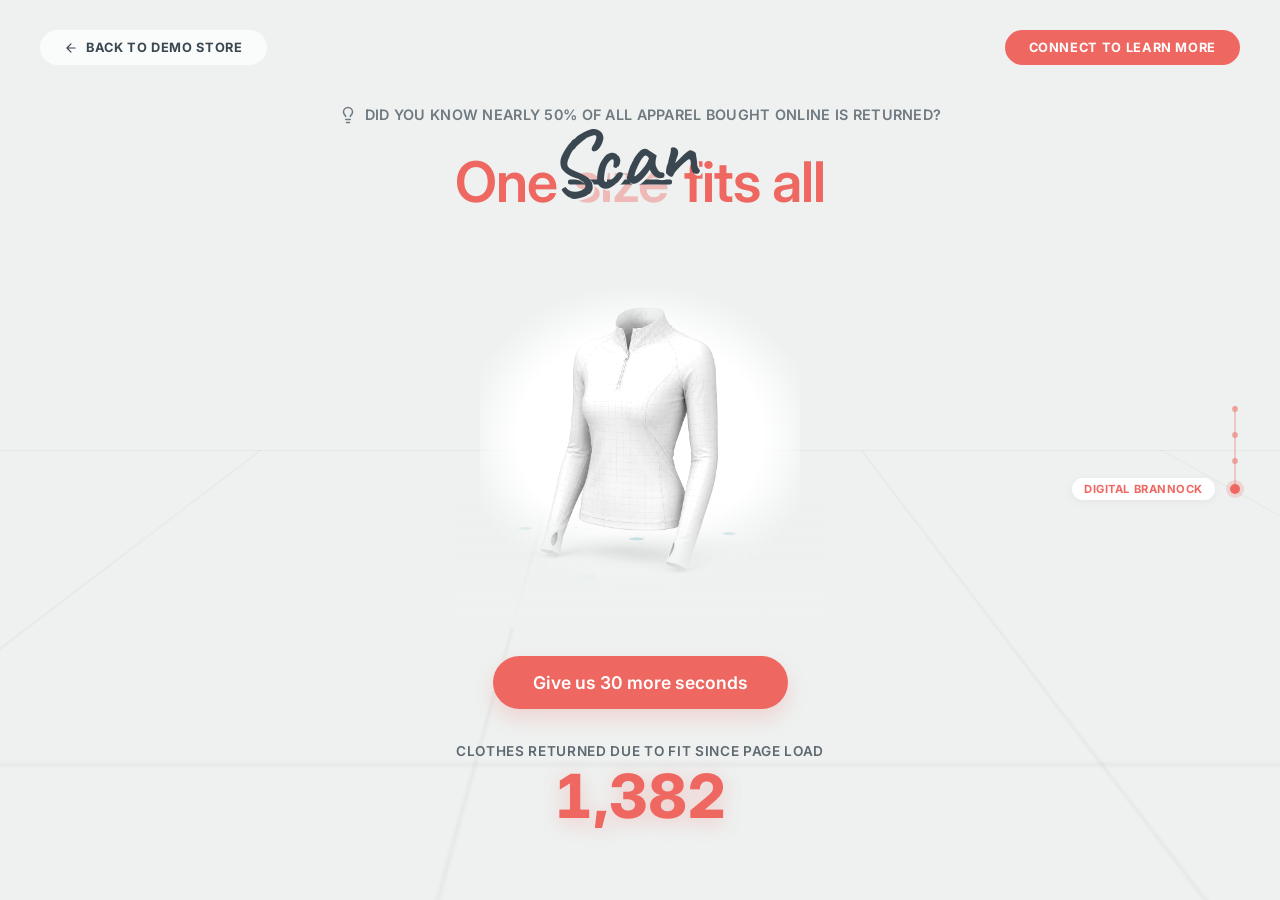
==== experience.html @ fc3cc22e "Initial commit: Volumental Fit landing page" ====
<!DOCTYPE html>
<html lang="en">
<head>
    <meta charset="UTF-8">
    <meta name="viewport" content="width=device-width, initial-scale=1.0">
    <title>Volumental Fit - Experience</title>
    <link rel="icon" type="image/png" href="logo.png">
    <link rel="preconnect" href="https://fonts.googleapis.com">
    <link rel="preconnect" href="https://fonts.gstatic.com" crossorigin>
    <link href="https://fonts.googleapis.com/css2?family=Inter:wght@400;500;600;700&family=Caveat:wght@700&display=swap" rel="stylesheet">
    <link rel="stylesheet" href="experience.css">
</head>
<body>
    <div class="exp-bg"></div>
    <div class="exp-grid"></div>

    <header class="exp-header">
        <a href="index.html" class="btn-pill btn-light">
            <svg width="14" height="14" viewBox="0 0 24 24" fill="none" stroke="currentColor" stroke-width="2" stroke-linecap="round" stroke-linejoin="round"><path d="M19 12H5M12 19l-7-7 7-7"/></svg>
            BACK TO DEMO STORE
        </a>
        <a href="#" class="btn-pill btn-coral">CONNECT TO LEARN MORE</a>
    </header>

    <main class="exp-main">
        <div class="quick-fact fade-in">
            <svg width="18" height="18" viewBox="0 0 24 24" fill="none" stroke="currentColor" stroke-width="2" stroke-linecap="round" stroke-linejoin="round"><path d="M9 18h6"></path><path d="M10 22h4"></path><path d="M15.09 14c.18-.98.65-1.74 1.41-2.5A4.65 4.65 0 0 0 18 8 6 6 0 0 0 6 8c0 1 .23 2.23 1.5 3.5A4.61 4.61 0 0 1 8.91 14"></path></svg>
            Did you know nearly 50% of all apparel bought online is returned?
        </div>
        <h1 class="exp-hero">
            One 
            <span class="strike-container">
                <span class="strike-word">size</span>
                <span class="strike-line"></span>
                <span class="scan-word">Scan</span>
            </span> 
            fits all
        </h1>

        <div class="exp-3d-model">
            <img src="top.jpg" alt="Active Wear Top">
        </div>

        <div class="exp-cta-container">
            <button class="btn-primary-large" id="start-quiz-btn">Give us 30 more seconds</button>
            
            <div class="live-counter-container">
                <div class="counter-label">Clothes returned due to fit since page load</div>
                <div class="counter-value" id="live-return-counter">0</div>
            </div>

        </div>
    </main>


    <div class="progress-indicator">
        <div class="progress-line"></div>
        <div class="dot dot-1"></div>
        <div class="dot dot-2"></div>
        <div class="dot dot-3"></div>
        <div class="dot dot-4 active"></div>
        <div class="progress-label">DIGITAL BRANNOCK</div>
    </div>

    <!-- Quiz Modal -->
    <div class="modal-overlay" id="quiz-modal">
        <div class="modal-content">
            <button class="modal-close" id="close-modal">&times;</button>
            
            <div id="quiz-view">
                <h2>Help us find your fit</h2>
                
                <div class="quiz-step">
                    <h3>1. How comfortable are you getting a <span class="text-highlight">scan of your torso/top</span>?</h3>
                    <div class="likert-scale">
                        <label class="likert-option">
                            <input type="radio" name="comfort" value="1">
                            <div class="likert-circle size-lg"></div>
                            <span class="likert-label">Not comfortable<br>at all</span>
                        </label>
                        <label class="likert-option">
                            <input type="radio" name="comfort" value="2">
                            <div class="likert-circle size-md"></div>
                        </label>
                        <label class="likert-option">
                            <input type="radio" name="comfort" value="3">
                            <div class="likert-circle size-sm"></div>
                            <span class="likert-label">Neutral</span>
                        </label>
                        <label class="likert-option">
                            <input type="radio" name="comfort" value="4">
                            <div class="likert-circle size-md"></div>
                        </label>
                        <label class="likert-option">
                            <input type="radio" name="comfort" value="5">
                            <div class="likert-circle size-lg"></div>
                            <span class="likert-label">Very comfortable</span>
                        </label>
                    </div>
                </div>

                <div class="quiz-step">
                    <h3>2. Which type of apparel do you <span class="text-highlight">return</span> the most?</h3>
                    <div class="radio-group two-col">
                        <label class="radio-option">
                            <input type="radio" name="apparel" value="swimwear">
                            <span class="radio-custom"></span>
                            <svg class="option-icon" width="20" height="20" viewBox="0 0 24 24" fill="none" stroke="currentColor" stroke-width="2"><path d="M4 15s1-1 4-1 5 2 8 2 4-1 4-1V3s-1 1-4 1-5-2-8-2-4 1-4 1z"></path><line x1="4" y1="22" x2="4" y2="15"></line></svg>
                            Swimwear
                        </label>
                        <label class="radio-option">
                            <input type="radio" name="apparel" value="trousers">
                            <span class="radio-custom"></span>
                            <svg class="option-icon" width="20" height="20" viewBox="0 0 24 24" fill="none" stroke="currentColor" stroke-width="2"><path d="M4 4h16v16c0 1.1-.9 2-2 2H6c-1.1 0-2-.9-2-2V4z"></path><path d="M12 4v18"></path></svg>
                            Trousers
                        </label>
                        <label class="radio-option">
                            <input type="radio" name="apparel" value="tops">
                            <span class="radio-custom"></span>
                            <svg class="option-icon" width="20" height="20" viewBox="0 0 24 24" fill="none" stroke="currentColor" stroke-width="2"><path d="M20.38 3.46L16 2a8 8 0 01-8 0L3.62 3.46a2 2 0 00-1.34 2.23l.58 3.47a1 1 0 00.99.84H6v10c0 1.1.9 2 2 2h8a2 2 0 002-2V10h2.15a1 1 0 00.99-.84l.58-3.47a2 2 0 00-1.34-2.23z"></path></svg>
                            Tops
                        </label>
                        <label class="radio-option">
                            <input type="radio" name="apparel" value="socks">
                            <span class="radio-custom"></span>
                            <svg class="option-icon" width="20" height="20" viewBox="0 0 24 24" fill="none" stroke="currentColor" stroke-width="2"><path d="M12 3v14a4 4 0 008 0v-4"></path><path d="M12 17c0 2.2-1.8 4-4 4s-4-1.8-4-4V7"></path></svg>
                            Socks
                        </label>
                        <label class="radio-option">
                            <input type="radio" name="apparel" value="hosiery">
                            <span class="radio-custom"></span>
                            <svg class="option-icon" width="20" height="20" viewBox="0 0 24 24" fill="none" stroke="currentColor" stroke-width="2"><path d="M7 2h10v20H7z"></path><path d="M7 8h10"></path></svg>
                            Hosiery
                        </label>
                        <label class="radio-option">
                            <input type="radio" name="apparel" value="activewear">
                            <span class="radio-custom"></span>
                            <svg class="option-icon" width="20" height="20" viewBox="0 0 24 24" fill="none" stroke="currentColor" stroke-width="2"><circle cx="12" cy="12" r="10"></circle><path d="M12 2a15.3 15.3 0 014 10 15.3 15.3 0 01-4 10 15.3 15.3 0 01-4-10 15.3 15.3 0 014-10z"></path></svg>
                            Activewear
                        </label>
                    </div>
                </div>

                <div class="quiz-step">
                    <h3>3. How many times in the last six months have you <span class="text-highlight">returned clothes</span> due to <span class="text-highlight">sizing issues</span>?</h3>
                    <div class="radio-group two-col">
                        <label class="radio-option"><input type="radio" name="frequency" value="1-3"> <span class="radio-custom"></span> 1-3</label>
                        <label class="radio-option"><input type="radio" name="frequency" value="5-10"> <span class="radio-custom"></span> 5-10</label>
                        <label class="radio-option"><input type="radio" name="frequency" value="11-20"> <span class="radio-custom"></span> 11-20</label>
                        <label class="radio-option"><input type="radio" name="frequency" value="20+"> <span class="radio-custom"></span> 20+</label>
                    </div>
                </div>
                
                <div class="modal-actions" style="justify-content: center; margin-top: 40px; position: relative;">
                    <div class="submit-wrapper" style="width: 100%; position: relative;">
                        <button class="btn-primary-large btn-disabled" id="submit-quiz-btn" style="width: 100%;">Submit</button>
                        <div class="tooltip" id="submit-tooltip">Please answer all questions to submit.</div>
                    </div>
                </div>
            </div>

            <div id="success-view" style="display: none; text-align: center; padding: 40px 20px;">
                <div class="success-animation">
                    <svg class="checkmark" xmlns="http://www.w3.org/2000/svg" viewBox="0 0 52 52">
                        <circle class="checkmark__circle" cx="26" cy="26" r="25" fill="none"/>
                        <path class="checkmark__check" fill="none" d="M14.1 27.2l7.1 7.2 16.7-16.8"/>
                    </svg>
                </div>
                <h2 style="margin-top: 20px; font-size: 2rem;">Thank you!</h2>
                <p style="color: var(--color-text-dark); margin-bottom: 40px;">We appreciate you taking the time to help us find the perfect fit.</p>
                
                <div class="opt-in-section" style="text-align: left; background: var(--color-bg); padding: 24px; border-radius: 12px;">
                    <p style="font-weight: 600; color: var(--color-primary); margin-bottom: 16px;">We're building the future of fit. Want to tag along?</p>
                    <label class="checkbox-option">
                        <input type="checkbox" id="stay-in-loop">
                        <span class="checkbox-custom"></span>
                        I'm in.
                    </label>
                </div>
            </div>
        </div>
    </div>

    <script src="experience.js"></script>
</body>
</html>
---- experience.css ----
:root {
    --color-bg: #eef1f0;
    --color-coral: #ee6861;
    --color-coral-hover: #d85750;
    --color-text-dark: #3a4750;
    --color-text-light: #808b96;
    --font-primary: 'Inter', sans-serif;
    --font-script: 'Caveat', cursive; /* Handwriting font for 'Scan' */
}

* {
    margin: 0;
    padding: 0;
    box-sizing: border-box;
}

body {
    font-family: var(--font-primary);
    background-color: var(--color-bg);
    color: var(--color-coral);
    height: 100vh;
    overflow: hidden;
    position: relative;
    display: flex;
    flex-direction: column;
}

/* Background Grid */
.exp-grid {
    position: absolute;
    top: 50%;
    left: 0;
    width: 100%;
    height: 100%;
    background-image: 
        linear-gradient(rgba(0,0,0,0.03) 1px, transparent 1px),
        linear-gradient(90deg, rgba(0,0,0,0.03) 1px, transparent 1px);
    background-size: 150px 150px;
    transform: perspective(500px) rotateX(60deg) scale(2);
    transform-origin: top center;
    z-index: -1;
}

/* Header */
.exp-header {
    display: flex;
    justify-content: space-between;
    padding: 30px 40px;
    position: relative;
    z-index: 10;
}

.btn-pill {
    display: inline-flex;
    align-items: center;
    gap: 8px;
    padding: 10px 24px;
    border-radius: 100px;
    font-size: 0.8rem;
    font-weight: 700;
    text-transform: uppercase;
    letter-spacing: 0.05em;
    text-decoration: none;
    transition: all 0.2s ease;
}

.btn-light {
    background: rgba(255, 255, 255, 0.7);
    color: var(--color-text-dark);
    backdrop-filter: blur(5px);
}

.btn-light:hover {
    background: rgba(255, 255, 255, 1);
}

.btn-coral {
    background: var(--color-coral);
    color: white;
}

.btn-coral:hover {
    background: var(--color-coral-hover);
}

/* Main Content */
.exp-main {
    flex: 1;
    display: flex;
    flex-direction: column;
    align-items: center;
    justify-content: center;
    text-align: center;
    position: relative;
    z-index: 10;
    margin-top: 10px;
}

.quick-fact {
    display: flex;
    align-items: center;
    justify-content: center;
    gap: 8px;
    font-size: 0.9rem;
    font-weight: 600;
    color: var(--color-text-dark);
    margin-bottom: 24px;
    opacity: 0.7;
    letter-spacing: 0.02em;
    text-transform: uppercase;
}

/* Hero Animation */
.exp-hero {
    font-size: 3.5rem;
    font-weight: 600;
    color: var(--color-coral);
    margin-bottom: 40px;
    letter-spacing: -0.02em;
    display: flex;
    align-items: center;
    justify-content: center;
    gap: 16px; /* spacing between words */
}

.strike-container {
    position: relative;
    display: inline-block;
}


.strike-word {
    opacity: 1;
    transition: opacity 0.5s ease;
}

.strike-line {
    position: absolute;
    top: 50%;
    left: -5%;
    width: 0;
    height: 5px;
    background-color: var(--color-text-dark);
    transform: translateY(-50%);
    border-radius: 2px;
}

.scan-word {
    position: absolute;
    top: -45px;
    left: 50%;
    transform: translateX(-50%) rotate(-5deg) scale(0);
    font-family: var(--font-script);
    font-size: 5.5rem;
    color: var(--color-text-dark);
    opacity: 0;
    text-shadow: 2px 2px 0px var(--color-bg);
}

/* Animation Classes */
.animate .strike-line {
    animation: drawStrike 0.6s cubic-bezier(0.2, 0.8, 0.2, 1) forwards;
    animation-delay: 0.5s;
}

.animate .strike-word {
    animation: fadeWord 0.4s ease forwards;
    animation-delay: 0.8s;
}

.animate .scan-word {
    animation: popScan 0.6s cubic-bezier(0.34, 1.56, 0.64, 1) forwards;
    animation-delay: 1.1s;
}

@keyframes drawStrike {
    to { width: 110%; }
}

@keyframes fadeWord {
    to { opacity: 0.4; }
}

@keyframes popScan {
    to { 
        transform: translateX(-50%) rotate(-8deg) scale(1);
        opacity: 1; 
    }
}

/* 3D Model */
.exp-3d-model {
    margin: 20px 0 60px;
    width: 380px;
    height: 320px;
    display: flex;
    justify-content: center;
    align-items: center;
    position: relative;
}

.exp-3d-model::after {
    content: '';
    position: absolute;
    bottom: -10%;
    left: 0;
    width: 100%;
    height: 40%;
    background: linear-gradient(to bottom, transparent, var(--color-bg));
    z-index: 2;
    pointer-events: none;
}

.exp-3d-model img {
    width: 100%;
    height: 100%;
    object-fit: contain;
    mix-blend-mode: multiply; /* Blends white bg to the grey bg */
    filter: contrast(1.05) brightness(1.02);
    -webkit-mask-image: radial-gradient(ellipse at center, rgba(0,0,0,1) 45%, rgba(0,0,0,0) 68%);
    mask-image: radial-gradient(ellipse at center, rgba(0,0,0,1) 45%, rgba(0,0,0,0) 68%);
}

/* CTA */
.exp-cta-container {
    display: flex;
    flex-direction: column;
    align-items: center;
    gap: 24px;
    margin-bottom: 60px;
}

/* Live Counter */
.live-counter-container {
    display: flex;
    flex-direction: column;
    align-items: center;
    margin: 10px 0;
}

.counter-label {
    font-size: 0.85rem;
    font-weight: 600;
    color: var(--color-text-dark);
    text-transform: uppercase;
    letter-spacing: 0.05em;
    opacity: 0.8;
}

.counter-value {
    font-size: 3.8rem;
    font-weight: 800;
    color: var(--color-coral);
    line-height: 1.1;
    text-shadow: 0 4px 20px rgba(238, 104, 97, 0.3);
    font-variant-numeric: tabular-nums;
    margin-top: 4px;
}

.btn-primary-large {
    background: var(--color-coral);
    color: white;
    border: none;
    padding: 16px 40px;
    border-radius: 100px;
    font-size: 1.1rem;
    font-weight: 600;
    font-family: var(--font-primary);
    cursor: pointer;
    box-shadow: 0 10px 20px rgba(238, 104, 97, 0.2);
    transition: all 0.3s ease;
}

.btn-primary-large:hover {
    background: var(--color-coral-hover);
    transform: translateY(-2px);
    box-shadow: 0 15px 25px rgba(238, 104, 97, 0.3);
}

.cta-subtext {
    color: var(--color-text-dark);
    font-size: 0.95rem;
    font-weight: 500;
    margin-bottom: 8px;
}



/* Progress Indicator */
.progress-indicator {
    position: absolute;
    right: 40px;
    top: 50%;
    transform: translateY(-50%);
    display: flex;
    flex-direction: column;
    align-items: center;
    gap: 20px;
    z-index: 10;
}

.progress-line {
    position: absolute;
    top: 0;
    bottom: 0;
    left: 50%;
    transform: translateX(-50%);
    width: 2px;
    background: rgba(238, 104, 97, 0.3);
    z-index: -1;
}

.dot {
    width: 6px;
    height: 6px;
    background: rgba(238, 104, 97, 0.5);
    border-radius: 50%;
}

.dot.active {
    width: 10px;
    height: 10px;
    background: var(--color-coral);
    box-shadow: 0 0 0 4px rgba(238, 104, 97, 0.2);
}

.progress-label {
    position: absolute;
    right: 25px;
    bottom: -6px;
    background: white;
    color: var(--color-coral);
    padding: 4px 12px;
    border-radius: 100px;
    font-size: 0.7rem;
    font-weight: 700;
    letter-spacing: 0.05em;
    white-space: nowrap;
    box-shadow: 0 2px 10px rgba(0,0,0,0.05);
}

/* Modal Styles */
.modal-overlay {
    position: fixed;
    top: 0;
    left: 0;
    width: 100%;
    height: 100%;
    background: rgba(0,0,0,0.5);
    backdrop-filter: blur(5px);
    display: flex;
    justify-content: center;
    align-items: center;
    z-index: 100;
    opacity: 0;
    visibility: hidden;
    transition: all 0.3s ease;
}

.modal-overlay.active {
    opacity: 1;
    visibility: visible;
}

.modal-content {
    background: white;
    width: 90%;
    max-width: 600px;
    max-height: 90vh;
    overflow-y: auto;
    border-radius: 16px;
    padding: 40px;
    position: relative;
    box-shadow: 0 20px 40px rgba(0,0,0,0.1);
    transform: translateY(20px);
    transition: all 0.3s ease;
}

/* Custom Scrollbar for Modal */
.modal-content::-webkit-scrollbar {
    width: 8px;
}
.modal-content::-webkit-scrollbar-track {
    background: transparent;
}
.modal-content::-webkit-scrollbar-thumb {
    background: #cbd5e1;
    border-radius: 4px;
}

.modal-overlay.active .modal-content {
    transform: translateY(0);
}

.modal-close {
    position: absolute;
    top: 20px;
    right: 20px;
    background: none;
    border: none;
    font-size: 1.5rem;
    color: var(--color-text-light);
    cursor: pointer;
}

.modal-content h2 {
    color: var(--color-coral);
    margin-bottom: 24px;
    font-size: 1.5rem;
}

.quiz-step {
    margin-bottom: 40px;
}

.quiz-step h3 {
    color: var(--color-text-dark);
    font-size: 1.1rem;
    margin-bottom: 20px;
    line-height: 1.4;
}

.text-highlight {
    color: var(--color-coral);
    font-weight: 700;
}

/* Likert Scale for Q1 */
.likert-scale {
    display: flex;
    justify-content: space-between;
    align-items: flex-start;
    margin: 30px 0;
    position: relative;
    padding: 0 10px;
}

.likert-option {
    display: flex;
    flex-direction: column;
    align-items: center;
    cursor: pointer;
    text-align: center;
    position: relative;
    width: 20%;
}

.likert-option input[type="radio"] {
    display: none;
}

.likert-circle {
    border: 3px solid #cbd5e1;
    border-radius: 50%;
    margin-bottom: 12px;
    transition: all 0.2s ease;
    background: transparent;
}

.likert-circle.size-lg { width: 56px; height: 56px; }
.likert-circle.size-md { width: 44px; height: 44px; margin-top: 6px; }
.likert-circle.size-sm { width: 32px; height: 32px; margin-top: 12px; }

.likert-option input[type="radio"]:checked + .likert-circle {
    border-color: var(--color-coral);
    background: rgba(238, 104, 97, 0.1);
}

.likert-label {
    font-size: 0.8rem;
    color: var(--color-text-dark);
    font-weight: 600;
    line-height: 1.3;
}

.radio-group {
    display: flex;
    flex-direction: column;
    gap: 12px;
    text-align: left;
}

.radio-group.two-col {
    display: grid;
    grid-template-columns: 1fr 1fr;
}

.radio-option {
    display: flex;
    align-items: center;
    padding: 12px 16px;
    border: 1px solid #e2e8f0;
    border-radius: 8px;
    cursor: pointer;
    transition: all 0.2s;
    font-size: 0.95rem;
    color: var(--color-text-dark);
}

.option-icon {
    margin-right: 8px;
    color: var(--color-text-light);
    transition: color 0.2s;
}

.radio-option:hover {
    border-color: var(--color-coral);
    background: rgba(238, 104, 97, 0.02);
}

.radio-option:hover .option-icon {
    color: var(--color-coral);
}

.radio-option input[type="radio"] {
    display: none;
}


.radio-custom {
    width: 18px;
    height: 18px;
    border: 2px solid #cbd5e1;
    border-radius: 50%;
    margin-right: 12px;
    position: relative;
    transition: all 0.2s;
}

.radio-option input[type="radio"]:checked + .radio-custom {
    border-color: var(--color-coral);
}

.radio-option input[type="radio"]:checked + .radio-custom::after {
    content: '';
    position: absolute;
    top: 50%;
    left: 50%;
    transform: translate(-50%, -50%);
    width: 10px;
    height: 10px;
    background: var(--color-coral);
    border-radius: 50%;
}

.radio-option input[type="radio"]:checked {
    /* To style parent */
}

.modal-actions {
    display: flex;
    justify-content: space-between;
    margin-top: 30px;
}

.btn-disabled {
    background: #cbd5e1 !important;
    cursor: not-allowed !important;
    box-shadow: none !important;
    transform: none !important;
}

.tooltip {
    position: absolute;
    bottom: 100%;
    left: 50%;
    transform: translateX(-50%);
    background: var(--color-text-dark);
    color: white;
    padding: 8px 12px;
    border-radius: 6px;
    font-size: 0.8rem;
    white-space: nowrap;
    opacity: 0;
    visibility: hidden;
    transition: all 0.2s ease;
    margin-bottom: 10px;
    pointer-events: none;
    z-index: 10;
}

.tooltip::after {
    content: '';
    position: absolute;
    top: 100%;
    left: 50%;
    transform: translateX(-50%);
    border-width: 5px;
    border-style: solid;
    border-color: var(--color-text-dark) transparent transparent transparent;
}

.tooltip.show {
    opacity: 1;
    visibility: visible;
    margin-bottom: 15px;
}

.btn-secondary {
    background: white;
    border: 1px solid #cbd5e1;
    color: var(--color-text-dark);
    padding: 12px 24px;
    border-radius: 100px;
    cursor: pointer;
    font-weight: 600;
}

/* Checkbox specific styles */
.checkbox-option {
    display: flex;
    align-items: center;
    cursor: pointer;
    font-size: 0.95rem;
    color: var(--color-text-dark);
}

.checkbox-option input[type="checkbox"] {
    display: none;
}

.checkbox-custom {
    width: 20px;
    height: 20px;
    border: 2px solid #cbd5e1;
    border-radius: 4px;
    margin-right: 12px;
    position: relative;
    transition: all 0.2s;
}

.checkbox-option input[type="checkbox"]:checked + .checkbox-custom {
    background-color: var(--color-coral);
    border-color: var(--color-coral);
}

.checkbox-option input[type="checkbox"]:checked + .checkbox-custom::after {
    content: '';
    position: absolute;
    left: 6px;
    top: 2px;
    width: 4px;
    height: 10px;
    border: solid white;
    border-width: 0 2px 2px 0;
    transform: rotate(45deg);
}

/* Checkmark Animation */
.checkmark__circle {
    stroke-dasharray: 166;
    stroke-dashoffset: 166;
    stroke-width: 2;
    stroke-miterlimit: 10;
    stroke: var(--color-coral);
    fill: none;
    animation: stroke 0.6s cubic-bezier(0.65, 0, 0.45, 1) forwards;
}

.checkmark {
    width: 80px;
    height: 80px;
    border-radius: 50%;
    display: block;
    stroke-width: 2;
    stroke: #fff;
    stroke-miterlimit: 10;
    margin: 10px auto;
    box-shadow: inset 0px 0px 0px var(--color-coral);
    animation: fill .4s ease-in-out .4s forwards, scale .3s ease-in-out .9s both;
}

.checkmark__check {
    transform-origin: 50% 50%;
    stroke-dasharray: 48;
    stroke-dashoffset: 48;
    animation: stroke 0.3s cubic-bezier(0.65, 0, 0.45, 1) 0.8s forwards;
}

@keyframes stroke {
    100% { stroke-dashoffset: 0; }
}

@keyframes scale {
    0%, 100% { transform: none; }
    50% { transform: scale3d(1.1, 1.1, 1); }
}

@keyframes fill {
    100% { box-shadow: inset 0px 0px 0px 50px var(--color-coral); }
}
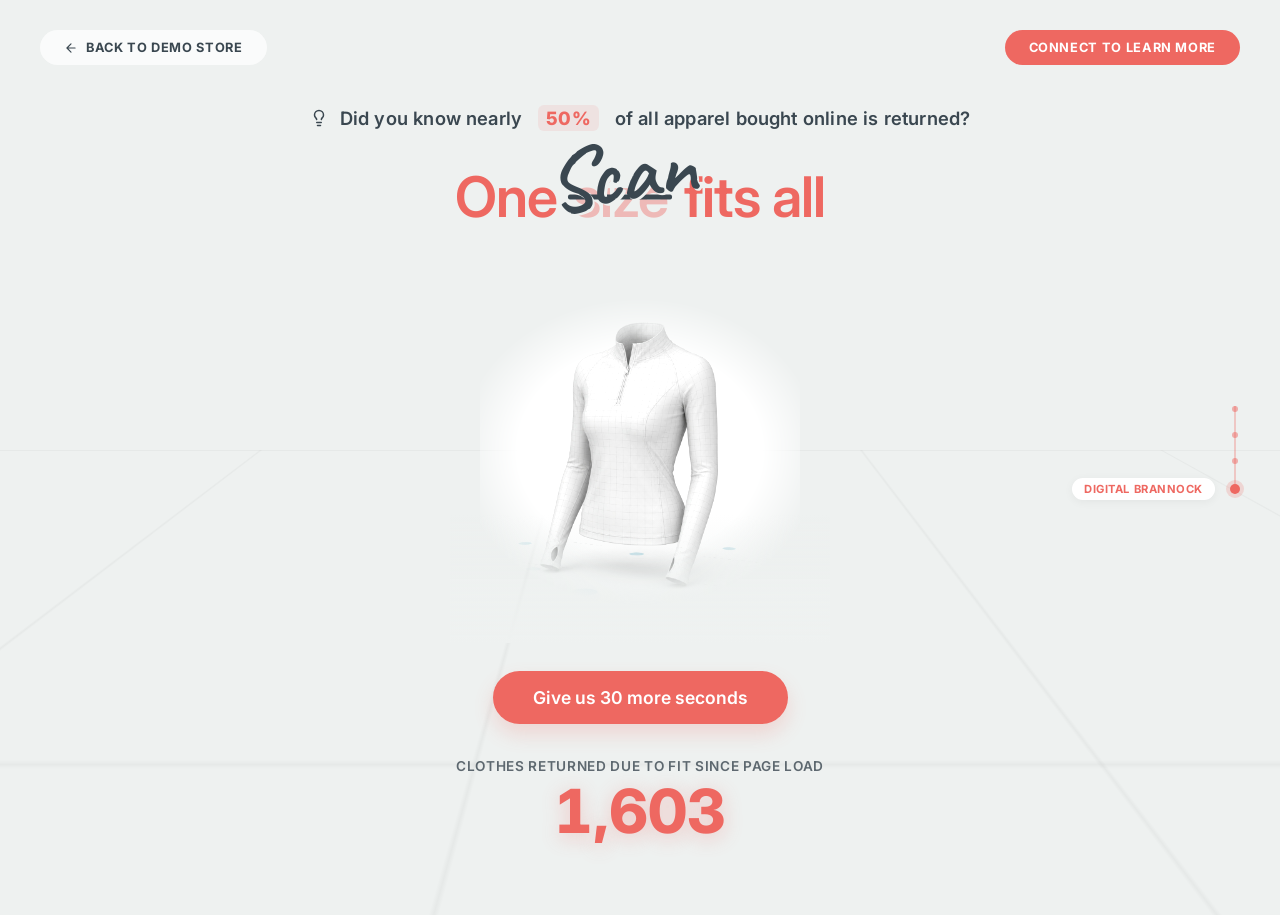
==== commit 46183ee3: "Update experience page: bigger quick-fact text and highlighted statistic" ====
--- a/experience.html
+++ b/experience.html
@@ -25,7 +25,7 @@
     <main class="exp-main">
         <div class="quick-fact fade-in">
             <svg width="18" height="18" viewBox="0 0 24 24" fill="none" stroke="currentColor" stroke-width="2" stroke-linecap="round" stroke-linejoin="round"><path d="M9 18h6"></path><path d="M10 22h4"></path><path d="M15.09 14c.18-.98.65-1.74 1.41-2.5A4.65 4.65 0 0 0 18 8 6 6 0 0 0 6 8c0 1 .23 2.23 1.5 3.5A4.61 4.61 0 0 1 8.91 14"></path></svg>
-            Did you know nearly 50% of all apparel bought online is returned?
+            Did you know nearly <span class="text-highlight">50%</span> of all apparel bought online is returned?
         </div>
         <h1 class="exp-hero">
             One 
--- a/experience.css
+++ b/experience.css
@@ -100,14 +100,21 @@
     display: flex;
     align-items: center;
     justify-content: center;
-    gap: 8px;
-    font-size: 0.9rem;
+    gap: 12px;
+    font-size: 1.15rem;
     font-weight: 600;
     color: var(--color-text-dark);
-    margin-bottom: 24px;
-    opacity: 0.7;
-    letter-spacing: 0.02em;
-    text-transform: uppercase;
+    margin-bottom: 32px;
+    opacity: 1;
+    letter-spacing: 0.01em;
+}
+
+.quick-fact .text-highlight {
+    background: rgba(238, 104, 97, 0.1);
+    padding: 2px 8px;
+    border-radius: 6px;
+    font-weight: 800;
+    margin: 0 4px;
 }
 
 /* Hero Animation */
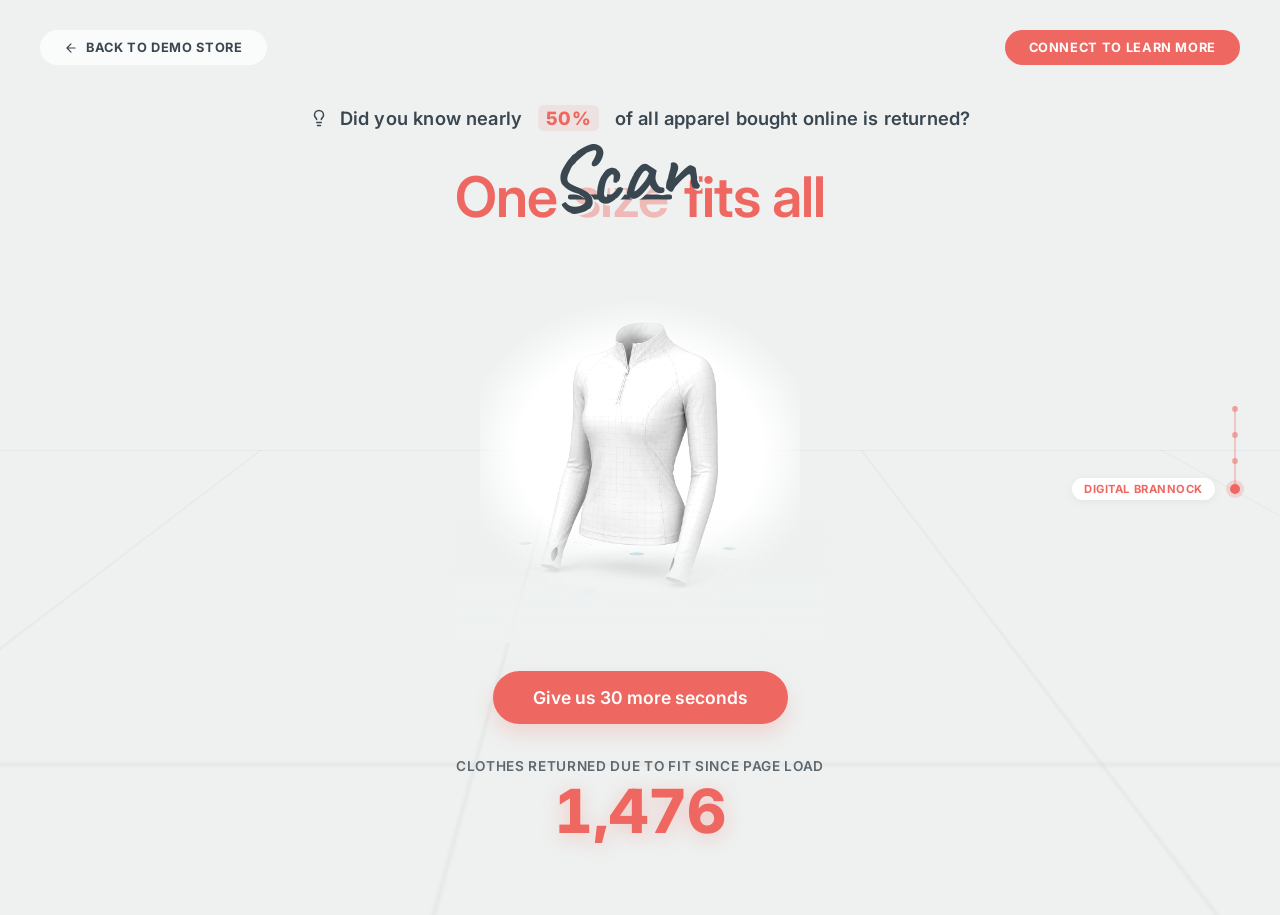
==== commit eb146f25: "Add hover tooltip to live return counter: 'That's 46,560 every minute'" ====
--- a/experience.html
+++ b/experience.html
@@ -46,7 +46,10 @@
             
             <div class="live-counter-container">
                 <div class="counter-label">Clothes returned due to fit since page load</div>
-                <div class="counter-value" id="live-return-counter">0</div>
+                <div class="counter-wrapper">
+                    <div class="counter-value" id="live-return-counter">0</div>
+                    <div class="counter-tooltip">That's 46,560 every minute</div>
+                </div>
             </div>
 
         </div>
--- a/experience.css
+++ b/experience.css
@@ -254,6 +254,12 @@
     opacity: 0.8;
 }
 
+.counter-wrapper {
+    position: relative;
+    display: inline-block;
+    cursor: help;
+}
+
 .counter-value {
     font-size: 3.8rem;
     font-weight: 800;
@@ -262,6 +268,42 @@
     text-shadow: 0 4px 20px rgba(238, 104, 97, 0.3);
     font-variant-numeric: tabular-nums;
     margin-top: 4px;
+}
+
+.counter-tooltip {
+    position: absolute;
+    bottom: -35px;
+    left: 50%;
+    transform: translateX(-50%) translateY(10px);
+    background: var(--color-text-dark);
+    color: white;
+    padding: 6px 14px;
+    border-radius: 6px;
+    font-size: 0.75rem;
+    font-weight: 600;
+    white-space: nowrap;
+    opacity: 0;
+    visibility: hidden;
+    transition: all 0.3s cubic-bezier(0.4, 0, 0.2, 1);
+    box-shadow: 0 10px 20px rgba(0,0,0,0.1);
+    z-index: 20;
+}
+
+.counter-tooltip::after {
+    content: '';
+    position: absolute;
+    top: -4px;
+    left: 50%;
+    transform: translateX(-50%);
+    border-width: 0 5px 5px 5px;
+    border-style: solid;
+    border-color: transparent transparent var(--color-text-dark) transparent;
+}
+
+.counter-wrapper:hover .counter-tooltip {
+    opacity: 1;
+    visibility: visible;
+    transform: translateX(-50%) translateY(0);
 }
 
 .btn-primary-large {
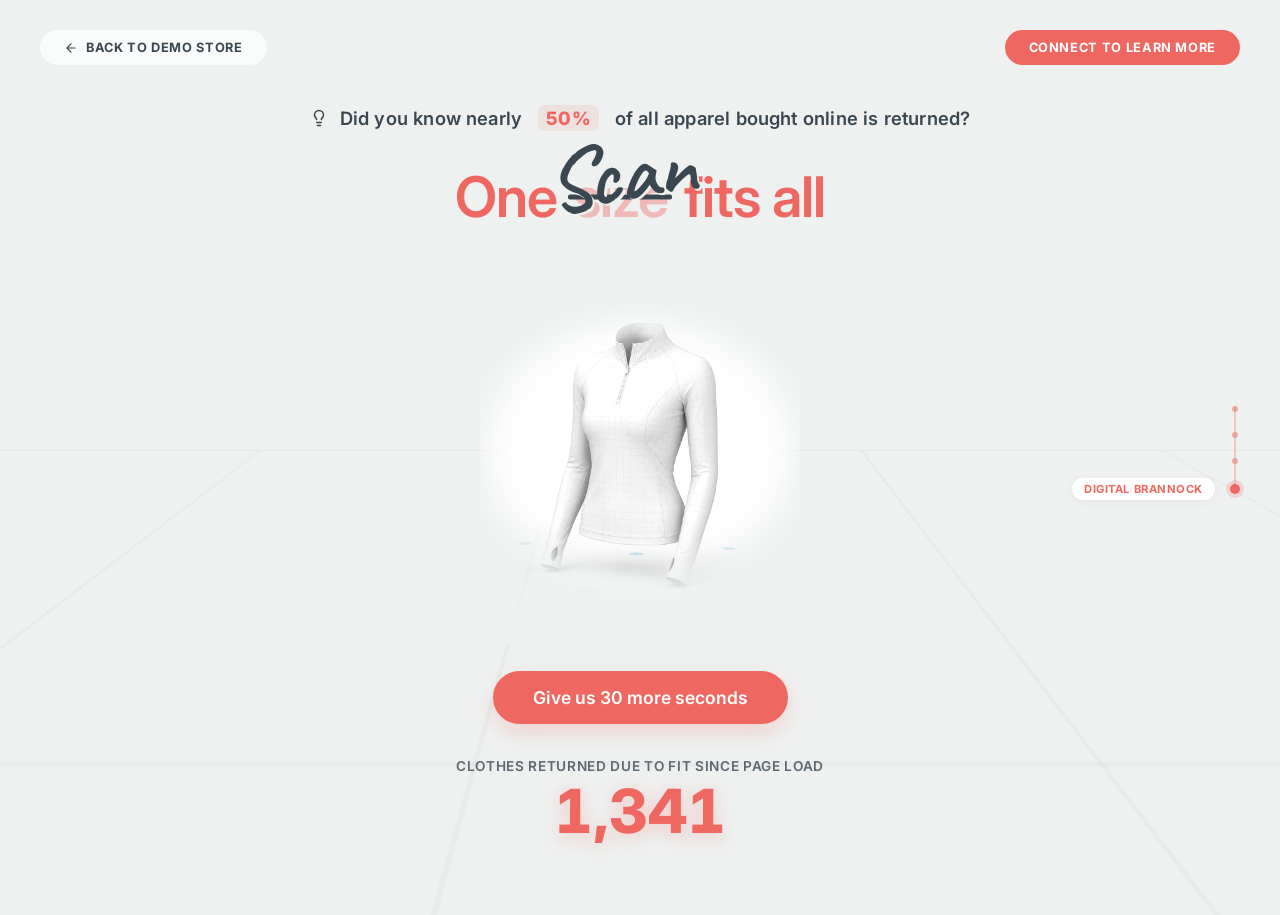
==== commit 4fdf41a0: "Update apparel icons in quiz: contextually accurate SVGs" ====
--- a/experience.html
+++ b/experience.html
@@ -108,37 +108,37 @@
                         <label class="radio-option">
                             <input type="radio" name="apparel" value="swimwear">
                             <span class="radio-custom"></span>
-                            <svg class="option-icon" width="20" height="20" viewBox="0 0 24 24" fill="none" stroke="currentColor" stroke-width="2"><path d="M4 15s1-1 4-1 5 2 8 2 4-1 4-1V3s-1 1-4 1-5-2-8-2-4 1-4 1z"></path><line x1="4" y1="22" x2="4" y2="15"></line></svg>
+                            <svg class="option-icon" width="20" height="20" viewBox="0 0 24 24" fill="none" stroke="currentColor" stroke-width="2"><path d="M4 12c0-4 3-8 8-8s8 4 8 8M4 12c0 4 3 8 8 8s8-4 8-8"></path></svg>
                             Swimwear
                         </label>
                         <label class="radio-option">
                             <input type="radio" name="apparel" value="trousers">
                             <span class="radio-custom"></span>
-                            <svg class="option-icon" width="20" height="20" viewBox="0 0 24 24" fill="none" stroke="currentColor" stroke-width="2"><path d="M4 4h16v16c0 1.1-.9 2-2 2H6c-1.1 0-2-.9-2-2V4z"></path><path d="M12 4v18"></path></svg>
+                            <svg class="option-icon" width="20" height="20" viewBox="0 0 24 24" fill="none" stroke="currentColor" stroke-width="2"><path d="M7 21v-7a2 2 0 0 1 2-2h6a2 2 0 0 1 2 2v7M12 12V3M5 3l2 9M19 3l-2 9"></path></svg>
                             Trousers
                         </label>
                         <label class="radio-option">
                             <input type="radio" name="apparel" value="tops">
                             <span class="radio-custom"></span>
-                            <svg class="option-icon" width="20" height="20" viewBox="0 0 24 24" fill="none" stroke="currentColor" stroke-width="2"><path d="M20.38 3.46L16 2a8 8 0 01-8 0L3.62 3.46a2 2 0 00-1.34 2.23l.58 3.47a1 1 0 00.99.84H6v10c0 1.1.9 2 2 2h8a2 2 0 002-2V10h2.15a1 1 0 00.99-.84l.58-3.47a2 2 0 00-1.34-2.23z"></path></svg>
+                            <svg class="option-icon" width="20" height="20" viewBox="0 0 24 24" fill="none" stroke="currentColor" stroke-width="2"><path d="M20 12v8a2 2 0 0 1-2 2H6a2 2 0 0 1-2-2v-8M12 3v9M16 3l-4 4-4-4M12 3l4 3M12 3l-4 3"></path></svg>
                             Tops
                         </label>
                         <label class="radio-option">
                             <input type="radio" name="apparel" value="socks">
                             <span class="radio-custom"></span>
-                            <svg class="option-icon" width="20" height="20" viewBox="0 0 24 24" fill="none" stroke="currentColor" stroke-width="2"><path d="M12 3v14a4 4 0 008 0v-4"></path><path d="M12 17c0 2.2-1.8 4-4 4s-4-1.8-4-4V7"></path></svg>
+                            <svg class="option-icon" width="20" height="20" viewBox="0 0 24 24" fill="none" stroke="currentColor" stroke-width="2"><path d="M9 2v15l3 3 3-3V2H9zM9 14h6"></path></svg>
                             Socks
                         </label>
                         <label class="radio-option">
                             <input type="radio" name="apparel" value="hosiery">
                             <span class="radio-custom"></span>
-                            <svg class="option-icon" width="20" height="20" viewBox="0 0 24 24" fill="none" stroke="currentColor" stroke-width="2"><path d="M7 2h10v20H7z"></path><path d="M7 8h10"></path></svg>
+                            <svg class="option-icon" width="20" height="20" viewBox="0 0 24 24" fill="none" stroke="currentColor" stroke-width="2"><path d="M12 2c-3 0-5 3-5 7v10a2 2 0 0 0 4 0v-7h2v7a2 2 0 0 0 4 0V9c0-4-2-7-5-7z"></path></svg>
                             Hosiery
                         </label>
                         <label class="radio-option">
                             <input type="radio" name="apparel" value="activewear">
                             <span class="radio-custom"></span>
-                            <svg class="option-icon" width="20" height="20" viewBox="0 0 24 24" fill="none" stroke="currentColor" stroke-width="2"><circle cx="12" cy="12" r="10"></circle><path d="M12 2a15.3 15.3 0 014 10 15.3 15.3 0 01-4 10 15.3 15.3 0 01-4-10 15.3 15.3 0 014-10z"></path></svg>
+                            <svg class="option-icon" width="20" height="20" viewBox="0 0 24 24" fill="none" stroke="currentColor" stroke-width="2"><path d="M3 11l2-7h14l2 7M3 11h18M7 11v6a2 2 0 0 0 2 2h6a2 2 0 0 0 2-2v-6"></path></svg>
                             Activewear
                         </label>
                     </div>
